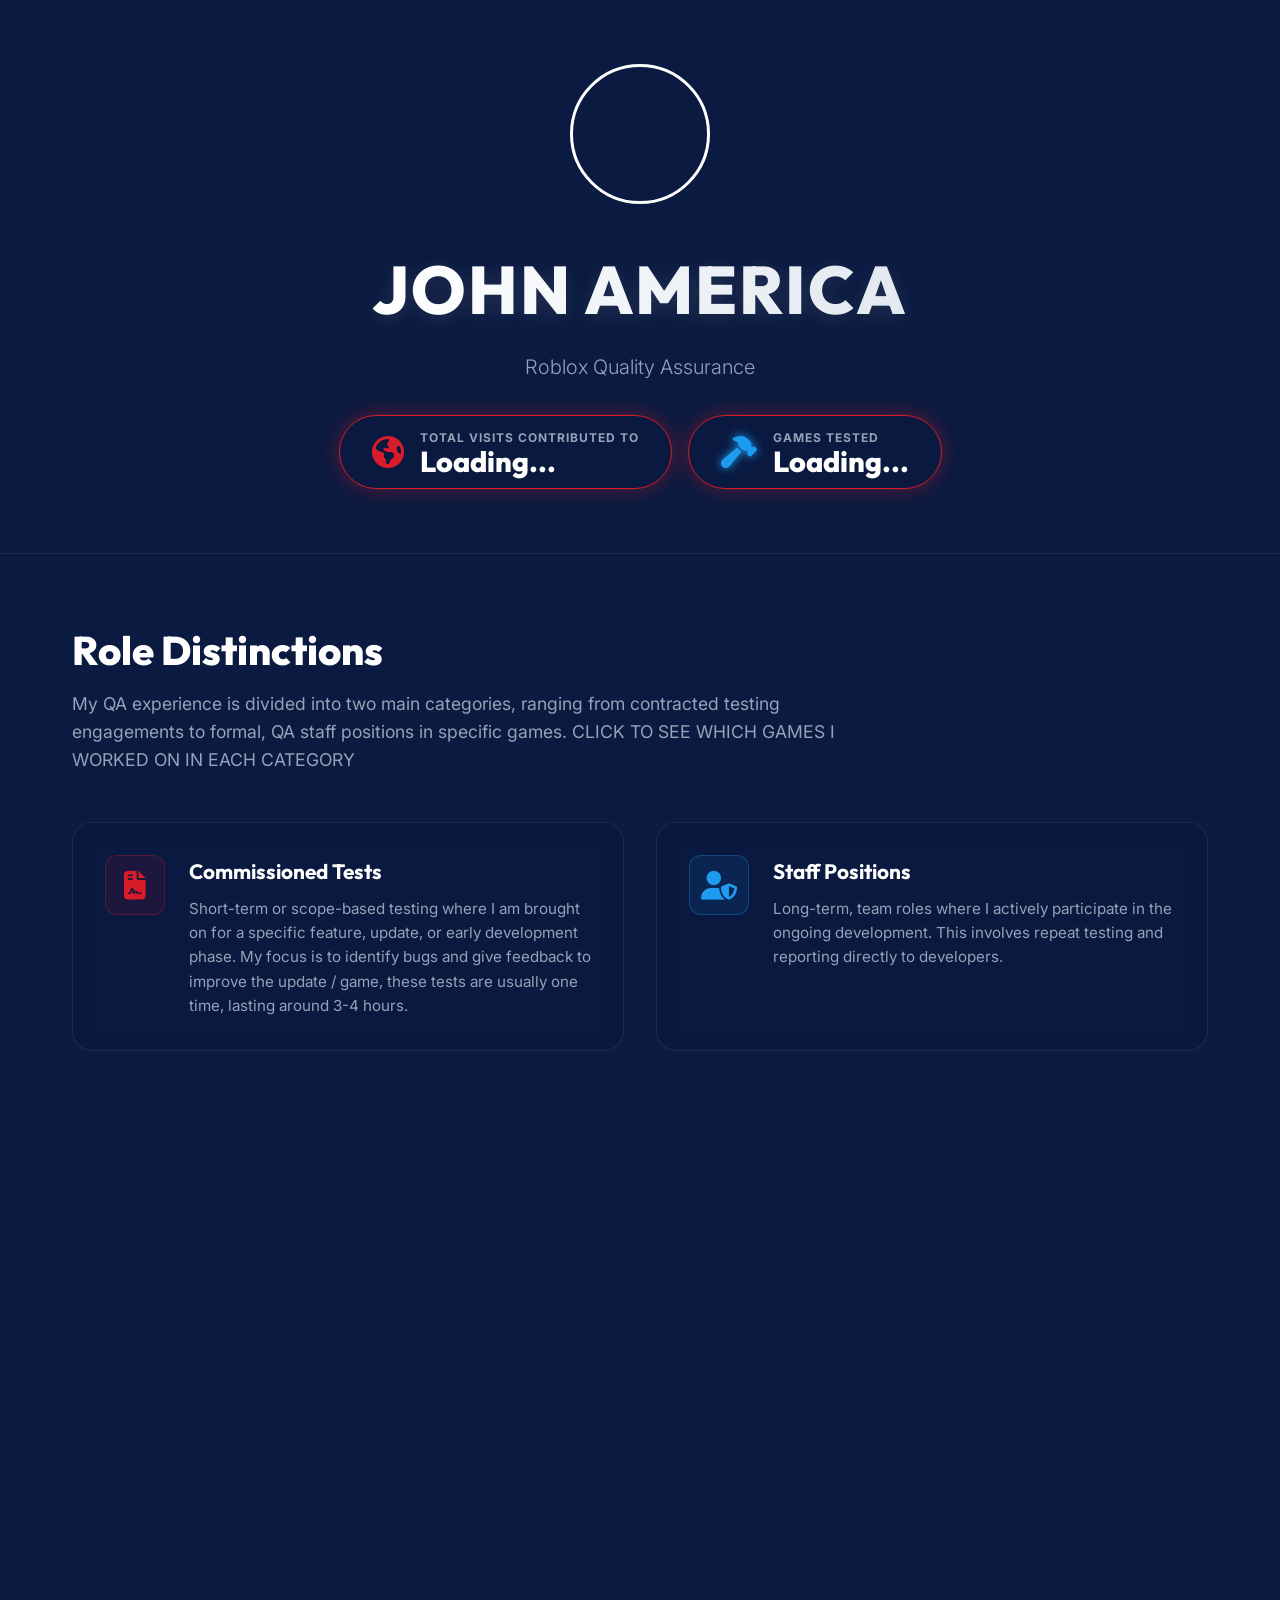
==== index.html @ 017514db "upd" ====
<!DOCTYPE html>
<html lang="en">

<head>
    <meta charset="UTF-8">
    <meta name="viewport" content="width=device-width, initial-scale=1.0">
    <title>John America - Premier Roblox QA</title>
    <meta name="description"
        content="Portfolio of John America, a premier Quality Assurance specialist for Roblox games. Explore real-time live metrics and contributions.">
    <meta name="keywords" content="Roblox, Quality Assurance, QA, Tester, Portfolio, John America">
    <meta name="author" content="John America">
    <!-- Open Graph for Discord/Facebook embeds -->
    <meta property="og:type" content="website">
    <meta property="og:title" content="John America • Premier Roblox QA">
    <meta property="og:description"
        content="Explore my professional Quality Assurance contributions and live metrics across the Roblox platform.">
    <!-- Twitter Cards -->
    <meta name="twitter:card" content="summary">
    <meta name="twitter:title" content="John America • Premier Roblox QA">
    <meta name="twitter:description"
        content="Explore my professional Quality Assurance contributions and live metrics across the Roblox platform.">
    <meta name="theme-color" content="#050a15">

    <link rel="stylesheet" href="style.css">
    <link rel="preconnect" href="https://fonts.googleapis.com">
    <link rel="preconnect" href="https://fonts.gstatic.com" crossorigin>
    <link
        href="https://fonts.googleapis.com/css2?family=Outfit:wght@300;400;600;800&family=Inter:wght@400;500;700&display=swap"
        rel="stylesheet">

    <!-- FontAwesome for Icons -->
    <link rel="preload" href="https://cdnjs.cloudflare.com/ajax/libs/font-awesome/6.4.0/css/all.min.css" as="style"
        onload="this.onload=null;this.rel='stylesheet'">
    <noscript>
        <link rel="stylesheet" href="https://cdnjs.cloudflare.com/ajax/libs/font-awesome/6.4.0/css/all.min.css">
    </noscript>

    <!-- Defer main script execution until document paints -->
    <script src="script.js" defer></script>
</head>

<body>
    <!-- Background Elements -->
    <div class="background-decor stars"></div>
    <div class="background-decor stripes"></div>

    <!-- Header / Hero section -->
    <header class="hero">
        <div class="hero-content">
            <div class="profile-avatar-container">
                <!-- SSG:AVATAR -->
                <img id="userAvatar"
                    src="[data-uri]"
                    alt="John America Avatar" class="profile-avatar">
                <!-- /SSG:AVATAR -->
            </div>
            <h1 class="hero-name">JOHN AMERICA</h1>
            <p class="subtitle">Roblox Quality Assurance</p>
            <div class="hero-stats" style="display: flex; gap: 1rem; flex-wrap: wrap; justify-content: center;">
                <div class="grand-total-container">
                    <i class="fas fa-globe-americas icon-ruby"></i>
                    <div class="grand-total-text">
                        <span class="label">Total Visits Contributed To</span>
                        <!-- SSG:TOTAL_VISITS -->
                        <span id="grandTotalVisits" class="value">Loading...</span>
                        <!-- /SSG:TOTAL_VISITS -->
                    </div>
                </div>
                <div class="grand-total-container">
                    <i class="fas fa-hammer icon-ruby" style="color: #1d9bf0; text-shadow: 0 0 10px #1d9bf0;"></i>
                    <div class="grand-total-text">
                        <span class="label">Games Tested</span>
                        <!-- SSG:TOTAL_GAMES -->
                        <span id="grandTotalGames" class="value">Loading...</span>
                        <!-- /SSG:TOTAL_GAMES -->
                    </div>
                </div>
            </div>
        </div>
    </header>

    <main class="container">
        <!-- Role Distinctions Section -->
        <section class="section roles-section" style="margin-bottom: 4rem;">
            <h2 class="section-title">Role Distinctions</h2>
            <p class="section-desc">My QA experience is divided into two main categories, ranging from contracted
                testing engagements to formal, QA staff positions in specific games. CLICK TO SEE WHICH GAMES I WORKED
                ON IN EACH CATEGORY</p>

            <div class="roles-grid">
                <div class="role-card clickable-role" onclick="window.filterGames('commissioned')" tabindex="0"
                    role="button">
                    <div class="role-icon"><i class="fas fa-file-contract"></i></div>
                    <div class="role-info">
                        <h3>Commissioned Tests</h3>
                        <p>Short-term or scope-based testing where I am brought on for a specific feature, update, or
                            early development phase. My focus is to identify bugs and give feedback to improve the
                            update / game, these tests are usually one time, lasting around 3-4 hours.</p>
                    </div>
                </div>
                <div class="role-card clickable-role" onclick="window.filterGames('formal')" tabindex="0" role="button">
                    <div class="role-icon"><i class="fas fa-user-shield"></i></div>
                    <div class="role-info">
                        <h3>Staff Positions</h3>
                        <p>Long-term, team roles where I actively participate in the ongoing development. This
                            involves repeat testing and reporting directly to developers.</p>
                    </div>
                </div>
            </div>
        </section>

        <!-- Portfolio Section -->
        <section class="section portfolio-section">
            <h2 class="section-title">
                <span id="portfolioTitle">Overall QA Portfolio</span>
            </h2>
            <p class="section-desc">Real-time statistics updated on page load to showcase the success of projects I
                contributed to.</p>

            <div id="gamesGrid" class="games-grid">
                <!-- SSG:GAMES_GRID -->
                <!-- Game cards will be dynamically injected here... -->
                <!-- /SSG:GAMES_GRID -->
            </div>
        </section>

        <!-- Contact / Info Section -->
        <section class="section contact-section">
            <h2 class="section-title">Connect With Me</h2>
            <div class="contact-cards">
                <a href="https://www.roblox.com/users/9296222240/profile" target="_blank" rel="noopener noreferrer"
                    class="contact-card roblox" aria-label="Visit John America's Roblox Profile">
                    <div class="card-icon"><img
                            src="https://upload.wikimedia.org/wikipedia/commons/3/3a/Roblox_player_icon_black.svg"
                            alt="Roblox"></div>
                    <div class="card-info">
                        <h3>Roblox Profile</h3>
                        <!-- SSG:USERNAME -->
                        <p id="robloxUsername">Loading username...</p>
                        <!-- /SSG:USERNAME -->
                        <!-- SSG:DISPLAY_NAME -->
                        <span id="robloxDisplayName" class="sub-handle">@JohhAmerica</span>
                        <!-- /SSG:DISPLAY_NAME -->
                    </div>
                    <i class="fas fa-external-link-alt external-icon"></i>
                </a>

                <div class="contact-card discord">
                    <div class="card-icon"><i class="fab fa-discord"></i></div>
                    <div class="card-info">
                        <h3>Discord</h3>
                        <p>jxhnamerica</p>
                        <span class="sub-handle">Developer Network</span>
                    </div>
                    <button class="copy-btn" onclick="copyDiscord()" title="Copy Discord ID"
                        aria-label="Copy Discord Identity"><i class="fas fa-copy" aria-hidden="true"></i></button>
                </div>

                <a href="mailto:johnamericaqa@gmail.com" class="contact-card email" aria-label="Email John America">
                    <div class="card-icon"><img
                            src="https://upload.wikimedia.org/wikipedia/commons/7/7e/Gmail_icon_%282020%29.svg"
                            alt="Gmail"></div>
                    <div class="card-info">
                        <h3>Gmail</h3>
                        <p style="font-size: 1.1rem; word-break: break-all;">johnamericaqa</p>
                        <span class="sub-handle">Inquiries, and NDAs, and Long-term / Contractual testing offers</span>
                    </div>
                    <i class="fas fa-external-link-alt external-icon"></i>
                </a>
            </div>
        </section>
    </main>

    <footer>
        <p>&copy; 2026 J.A Industries</p>
        <p class="footer-sub">Stats dynamically fetched from Roblox Open Cloud</p>
    </footer>
</body>

</html>
---- style.css ----
:root {
    --bg-color: #050a15;
    --navy-blue: #0b1a40;
    --navy-light: #162a5c;
    --crimson-red: #d91c29;
    --crimson-glow: rgba(217, 28, 41, 0.4);
    --white: #ffffff;
    --text-muted: #94a3b8;
    --glass-bg: rgba(11, 26, 64, 0.45);
    --glass-border: rgba(255, 255, 255, 0.08);
    --font-heading: 'Outfit', sans-serif;
    --font-body: 'Inter', sans-serif;
}

* {
    margin: 0;
    padding: 0;
    box-sizing: border-box;
}

body {
    background-color: var(--navy-blue);
    color: var(--white);
    font-family: var(--font-body);
    line-height: 1.6;
    overflow-x: hidden;
    position: relative;
    -ms-overflow-style: none; /* IE and Edge */
    scrollbar-width: none; /* Firefox */
}

body::-webkit-scrollbar {
    display: none;
}

/* Dynamic Backgrounds Removed */

/* Header & Hero */
.hero {
    display: flex;
    justify-content: center;
    align-items: center;
    min-height: 50vh;
    text-align: center;
    padding: 4rem 2rem;
    position: relative;
    border-bottom: 1px solid var(--glass-border);
}

.hero-content {
    display: flex;
    flex-direction: column;
    align-items: center;
}

.profile-avatar-container {
    position: relative;
    margin-bottom: 1.5rem;
}

.profile-avatar {
    width: 140px;
    height: 140px;
    border-radius: 50%;
    border: 3px solid var(--white);
    object-fit: cover;
}

.verified-badge-hero {
    position: absolute;
    bottom: 5px; right: 8px;
    width: 34px; height: 34px;
    background: var(--bg-color);
    border-radius: 6px;
    padding: 2px;
    z-index: 10;
}

.roblox-badge {
    height: 16px;
    width: 16px;
    margin-left: 5px;
    vertical-align: text-bottom;
}

.hero-name {
    font-family: var(--font-heading);
    font-size: 4.2rem;
    font-weight: 800;
    letter-spacing: 2px;
    margin-bottom: 0.5rem;
    background: linear-gradient(90deg, var(--white), #e2e8f0);
    -webkit-background-clip: text;
    background-clip: text;
    -webkit-text-fill-color: transparent;
    text-shadow: 0 4px 20px rgba(255, 255, 255, 0.1);
}

.subtitle {
    font-size: 1.25rem;
    color: var(--text-muted);
    max-width: 600px;
    margin-bottom: 2rem;
    font-weight: 300;
}

/* Grand Total Visits */
.grand-total-container {
    background: var(--glass-bg);
    border: 1px solid var(--crimson-red);
    box-shadow: 0 0 20px var(--crimson-glow);
    border-radius: 50px;
    padding: 0.75rem 2rem;
    display: flex;
    align-items: center;
    gap: 1rem;
}

.icon-ruby {
    color: var(--crimson-red);
    font-size: 2rem;
}

.grand-total-text {
    display: flex;
    flex-direction: column;
    text-align: left;
}

.grand-total-text .label {
    font-size: 0.75rem;
    text-transform: uppercase;
    letter-spacing: 1px;
    color: var(--text-muted);
    font-weight: 700;
}

.grand-total-text .value {
    font-family: var(--font-heading);
    font-size: 1.8rem;
    font-weight: 800;
    color: var(--white);
    line-height: 1;
}

/* Main Container */
.container {
    max-width: 1200px;
    margin: 0 auto;
    padding: 4rem 2rem;
}

.section {
    margin-bottom: 5rem;
    content-visibility: auto;
    contain-intrinsic-size: 1000px;
}

.section-title {
    font-family: var(--font-heading);
    font-size: 2.5rem;
    font-weight: 800;
    margin-bottom: 0.5rem;
    display: flex;
    align-items: center;
    gap: 1rem;
}

.section-desc {
    color: var(--text-muted);
    margin-bottom: 3rem;
    font-size: 1.1rem;
    max-width: 800px;
}

/* Games Grid */

/* Games Grid */
.games-grid {
    display: grid;
    grid-template-columns: repeat(auto-fill, minmax(320px, 1fr));
    gap: 2rem;
}

/* Game Card */
.game-card {
    background: var(--glass-bg);
    border: 1px solid var(--glass-border);
    border-radius: 24px;
    overflow: hidden;
    position: relative;
    opacity: 1;
}

.game-icon-wrapper {
    width: 100%;
    height: 180px;
    overflow: hidden;
    position: relative;
    border-bottom: 2px solid var(--navy-light);
}

.game-icon {
    width: 100%;
    height: 100%;
    object-fit: cover;
}

.qa-role-badge {
    position: absolute;
    bottom: 15px; left: 15px;
    background: var(--navy-blue);
    border: 1px solid var(--crimson-red);
    color: var(--white);
    padding: 0.3rem 0.8rem;
    border-radius: 8px;
    font-size: 0.8rem;
    font-weight: 700;
    box-shadow: 0 4px 10px rgba(0,0,0,0.5);
    z-index: 2;
    font-family: var(--font-heading);
}

.game-info {
    padding: 1.5rem;
}

.game-title {
    font-family: var(--font-heading);
    font-size: 1.4rem;
    font-weight: 700;
    margin-bottom: 1rem;
    white-space: nowrap;
    overflow: hidden;
    text-overflow: ellipsis;
}

.metrics-grid {
    display: grid;
    grid-template-columns: 1fr 1fr;
    gap: 1rem;
}

.metric {
    display: flex;
    flex-direction: column;
}

.metric-label {
    font-size: 0.75rem;
    color: var(--text-muted);
    text-transform: uppercase;
    letter-spacing: 0.5px;
    margin-bottom: 0.2rem;
    display: flex; align-items: center; gap: 5px;
}

.metric-value {
    font-family: var(--font-heading);
    font-weight: 600;
    font-size: 1.1rem;
    color: var(--white);
}

.creator-tag {
    font-size: 0.85rem;
    color: var(--text-muted);
    margin-bottom: 1rem;
    display: flex;
    align-items: center;
    flex-wrap: wrap;
    gap: 6px;
    background: rgba(255, 255, 255, 0.03);
    padding: 0.5rem 0.8rem;
    border-radius: 8px;
    border: 1px solid rgba(255,255,255,0.05);
}

.creator-sub {
    width: 100%;
    font-size: 0.75rem;
    margin-top: 2px;
    padding-left: 20px;
    opacity: 0.8;
}

.verified-icon {
    color: #1d9bf0;
    font-size: 0.8rem;
    margin-left: 2px;
}

.contribution-desc {
    font-size: 0.9rem;
    color: var(--text-muted);
    margin-bottom: 1.2rem;
    padding: 0.8rem;
    background: rgba(217, 28, 41, 0.05);
    border-left: 3px solid var(--crimson-red);
    border-radius: 0 6px 6px 0;
    line-height: 1.5;
}

/* NDA Card Styling */
.game-card.nda {
    cursor: default !important;
    filter: saturate(0.8) contrast(1.1);
    border-color: rgba(255, 215, 0, 0.2); /* Gold-ish tint for classified */
    background: linear-gradient(145deg, rgba(11, 26, 64, 0.6), rgba(5, 10, 21, 0.8));
}

.game-card.nda:hover {
    transform: none;
    border-color: rgba(255, 215, 0, 0.4);
}

.game-card.nda .game-title {
    color: #e2e8f0;
    font-style: italic;
    opacity: 0.9;
}

.game-card.nda .qa-role-badge {
    border-color: #ffd700;
    color: #ffd700;
    background: rgba(0, 0, 0, 0.6);
}

.game-card.nda .metric-value {
    color: var(--text-muted);
    font-size: 0.9rem;
    letter-spacing: 1px;
}

.game-card.nda .creator-tag {
    opacity: 0.6;
}

/* Roles Section */
.roles-grid {
    display: grid;
    grid-template-columns: repeat(auto-fit, minmax(300px, 1fr));
    gap: 2rem;
}

.role-card {
    background: var(--glass-bg);
    border: 1px solid var(--glass-border);
    border-radius: 20px;
    padding: 2rem;
    display: flex;
    align-items: flex-start;
    gap: 1.5rem;
    color: var(--white);
    backdrop-filter: blur(10px);
    transition: all 0.3s ease;
}

.role-card:hover {
    border-color: rgba(255, 255, 255, 0.15);
    transform: translateY(-2px);
}

.role-card.clickable-role {
    cursor: pointer;
}

.role-card.active-filter {
    border-color: rgba(255, 255, 255, 0.4);
    background: rgba(255, 255, 255, 0.05);
    box-shadow: 0 4px 20px rgba(255, 255, 255, 0.05);
}

.role-icon {
    width: 60px; height: 60px;
    border-radius: 12px;
    background: rgba(217, 28, 41, 0.1);
    border: 1px solid rgba(217, 28, 41, 0.3);
    display: flex; justify-content: center; align-items: center;
    font-size: 1.8rem;
    color: var(--crimson-red);
    flex-shrink: 0;
}

.role-card:nth-child(2) .role-icon {
    background: rgba(29, 155, 240, 0.1);
    border-color: rgba(29, 155, 240, 0.3);
    color: #1d9bf0;
}

.role-info h3 {
    font-family: var(--font-heading);
    font-size: 1.3rem;
    color: var(--white);
    margin-bottom: 0.5rem;
}

.role-info p {
    font-size: 0.95rem;
    color: var(--text-muted);
    line-height: 1.6;
}

/* Contact Section */
.contact-cards {
    display: grid;
    grid-template-columns: repeat(auto-fit, minmax(300px, 1fr));
    gap: 2rem;
}

.contact-card {
    background: var(--glass-bg);
    border: 1px solid var(--glass-border);
    border-radius: 20px;
    padding: 2rem;
    display: flex;
    align-items: center;
    gap: 1.5rem;
    text-decoration: none;
    color: var(--white);
    transition: all 0.3s ease;
    backdrop-filter: blur(10px);
}

.contact-card.roblox:hover {
    border-color: #ffffff;
    background: rgba(255, 255, 255, 0.05);
}

.contact-card.discord:hover {
    border-color: #5865F2;
    background: rgba(88, 101, 242, 0.1);
}

.contact-card.email:hover {
    border-color: #ea4335;
    background: rgba(234, 67, 53, 0.1);
}

.card-icon {
    width: 60px; height: 60px;
    border-radius: 12px;
    background: rgba(255,255,255,0.1);
    display: flex; justify-content: center; align-items: center;
    font-size: 2rem;
    flex-shrink: 0;
}

.card-icon img {
    width: 32px;
    height: 32px;
    object-fit: contain;
}

.roblox .card-icon img {
    filter: invert(1);
}

.discord .card-icon { color: #5865F2; }
.email .card-icon { color: #ea4335; }

.card-info h3 { font-family: var(--font-heading); font-size: 1.2rem; color: var(--text-muted); margin-bottom: 0.2rem; }
.card-info p { font-size: 1.4rem; font-weight: 700; }
.sub-handle { font-size: 0.9rem; color: var(--text-muted); display: block; }

.external-icon, .copy-btn {
    margin-left: auto;
    color: var(--text-muted);
    font-size: 1.2rem;
    background: transparent;
    border: none;
    cursor: pointer;
    transition: color 0.2s;
}

.contact-card:hover .external-icon, .copy-btn:hover { color: var(--white); }

/* Footer */
footer {
    text-align: center;
    padding: 3rem;
    border-top: 1px solid var(--glass-border);
    color: var(--text-muted);
}
.footer-sub { font-size: 0.8rem; margin-top: 0.5rem; opacity: 0.6; }

@media (max-width: 768px) {
    .hero-name { font-size: 2.5rem; }
    .grand-total-container { flex-direction: column; text-align: center; padding: 1rem; }
    .grand-total-text { text-align: center; }
}
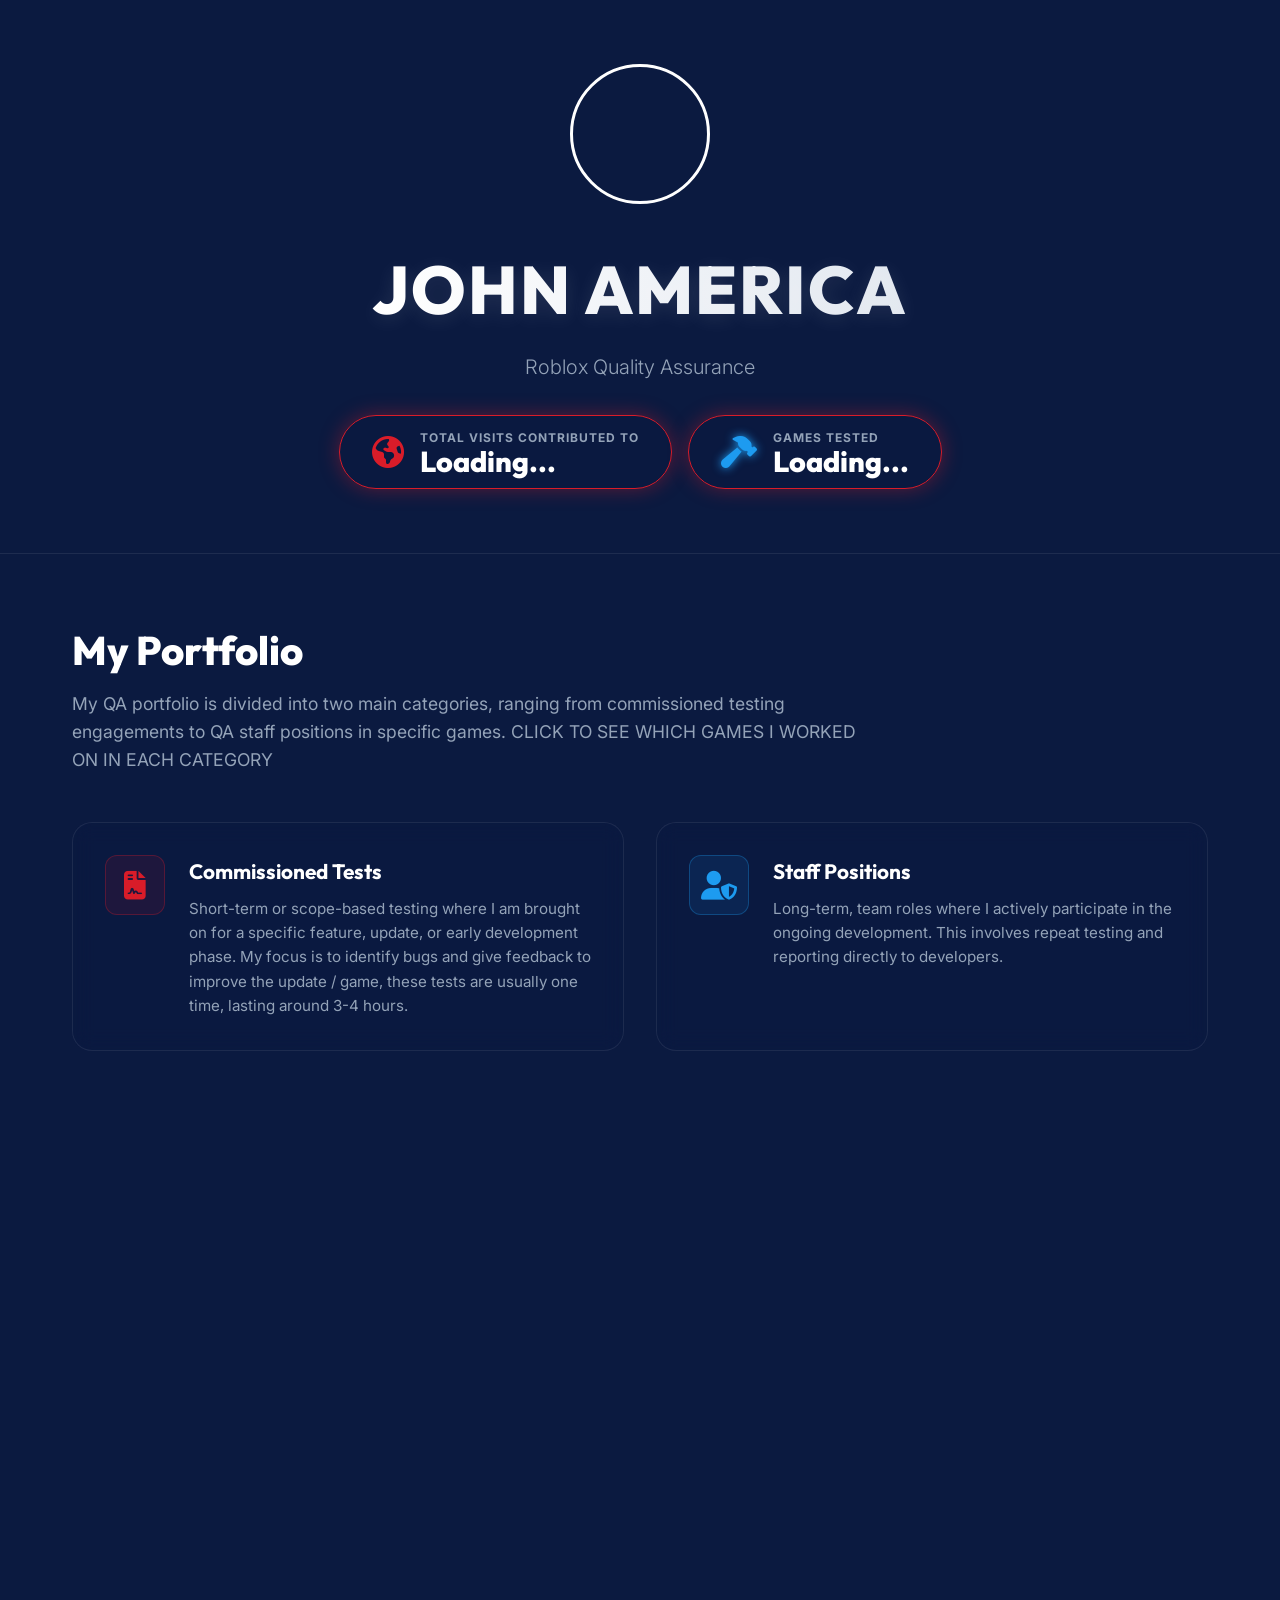
==== commit 4c08998e: "upd" ====
--- a/index.html
+++ b/index.html
@@ -82,9 +82,9 @@
     <main class="container">
         <!-- Role Distinctions Section -->
         <section class="section roles-section" style="margin-bottom: 4rem;">
-            <h2 class="section-title">Role Distinctions</h2>
-            <p class="section-desc">My QA experience is divided into two main categories, ranging from contracted
-                testing engagements to formal, QA staff positions in specific games. CLICK TO SEE WHICH GAMES I WORKED
+            <h2 class="section-title">My Portfolio</h2>
+            <p class="section-desc">My QA portfolio is divided into two main categories, ranging from commissioned
+                testing engagements to QA staff positions in specific games. CLICK TO SEE WHICH GAMES I WORKED
                 ON IN EACH CATEGORY</p>
 
             <div class="roles-grid">
@@ -114,7 +114,7 @@
             <h2 class="section-title">
                 <span id="portfolioTitle">Overall QA Portfolio</span>
             </h2>
-            <p class="section-desc">Real-time statistics updated on page load to showcase the success of projects I
+            <p class="section-desc">Real-time statistics updated on page load to showcase the projects I
                 contributed to.</p>
 
             <div id="gamesGrid" class="games-grid">
@@ -126,7 +126,7 @@
 
         <!-- Contact / Info Section -->
         <section class="section contact-section">
-            <h2 class="section-title">Connect With Me</h2>
+            <h2 class="section-title">Contact Me</h2>
             <div class="contact-cards">
                 <a href="https://www.roblox.com/users/9296222240/profile" target="_blank" rel="noopener noreferrer"
                     class="contact-card roblox" aria-label="Visit John America's Roblox Profile">
@@ -162,7 +162,7 @@
                             alt="Gmail"></div>
                     <div class="card-info">
                         <h3>Gmail</h3>
-                        <p style="font-size: 1.1rem; word-break: break-all;">johnamericaqa</p>
+                        <p style="word-break: break-all;">johnamericaqa</p>
                         <span class="sub-handle">Inquiries, and NDAs, and Long-term / Contractual testing offers</span>
                     </div>
                     <i class="fas fa-external-link-alt external-icon"></i>
--- a/style.css
+++ b/style.css
@@ -190,6 +190,9 @@
     overflow: hidden;
     position: relative;
     opacity: 1;
+    display: flex;
+    flex-direction: column;
+    height: 100%;
 }
 
 .game-icon-wrapper {
@@ -223,6 +226,9 @@
 
 .game-info {
     padding: 1.5rem;
+    display: flex;
+    flex-direction: column;
+    flex-grow: 1;
 }
 
 .game-title {
@@ -239,6 +245,7 @@
     display: grid;
     grid-template-columns: 1fr 1fr;
     gap: 1rem;
+    margin-top: auto;
 }
 
 .metric {
@@ -459,9 +466,9 @@
 .discord .card-icon { color: #5865F2; }
 .email .card-icon { color: #ea4335; }
 
-.card-info h3 { font-family: var(--font-heading); font-size: 1.2rem; color: var(--text-muted); margin-bottom: 0.2rem; }
-.card-info p { font-size: 1.4rem; font-weight: 700; }
-.sub-handle { font-size: 0.9rem; color: var(--text-muted); display: block; }
+.card-info h3 { font-family: var(--font-heading); font-size: 1.1rem; color: var(--text-muted); margin-bottom: 0.1rem; }
+.card-info p { font-size: 1.1rem; font-weight: 700; }
+.sub-handle { font-size: 0.78rem; color: var(--text-muted); display: block; line-height: 1.4; }
 
 .external-icon, .copy-btn {
     margin-left: auto;
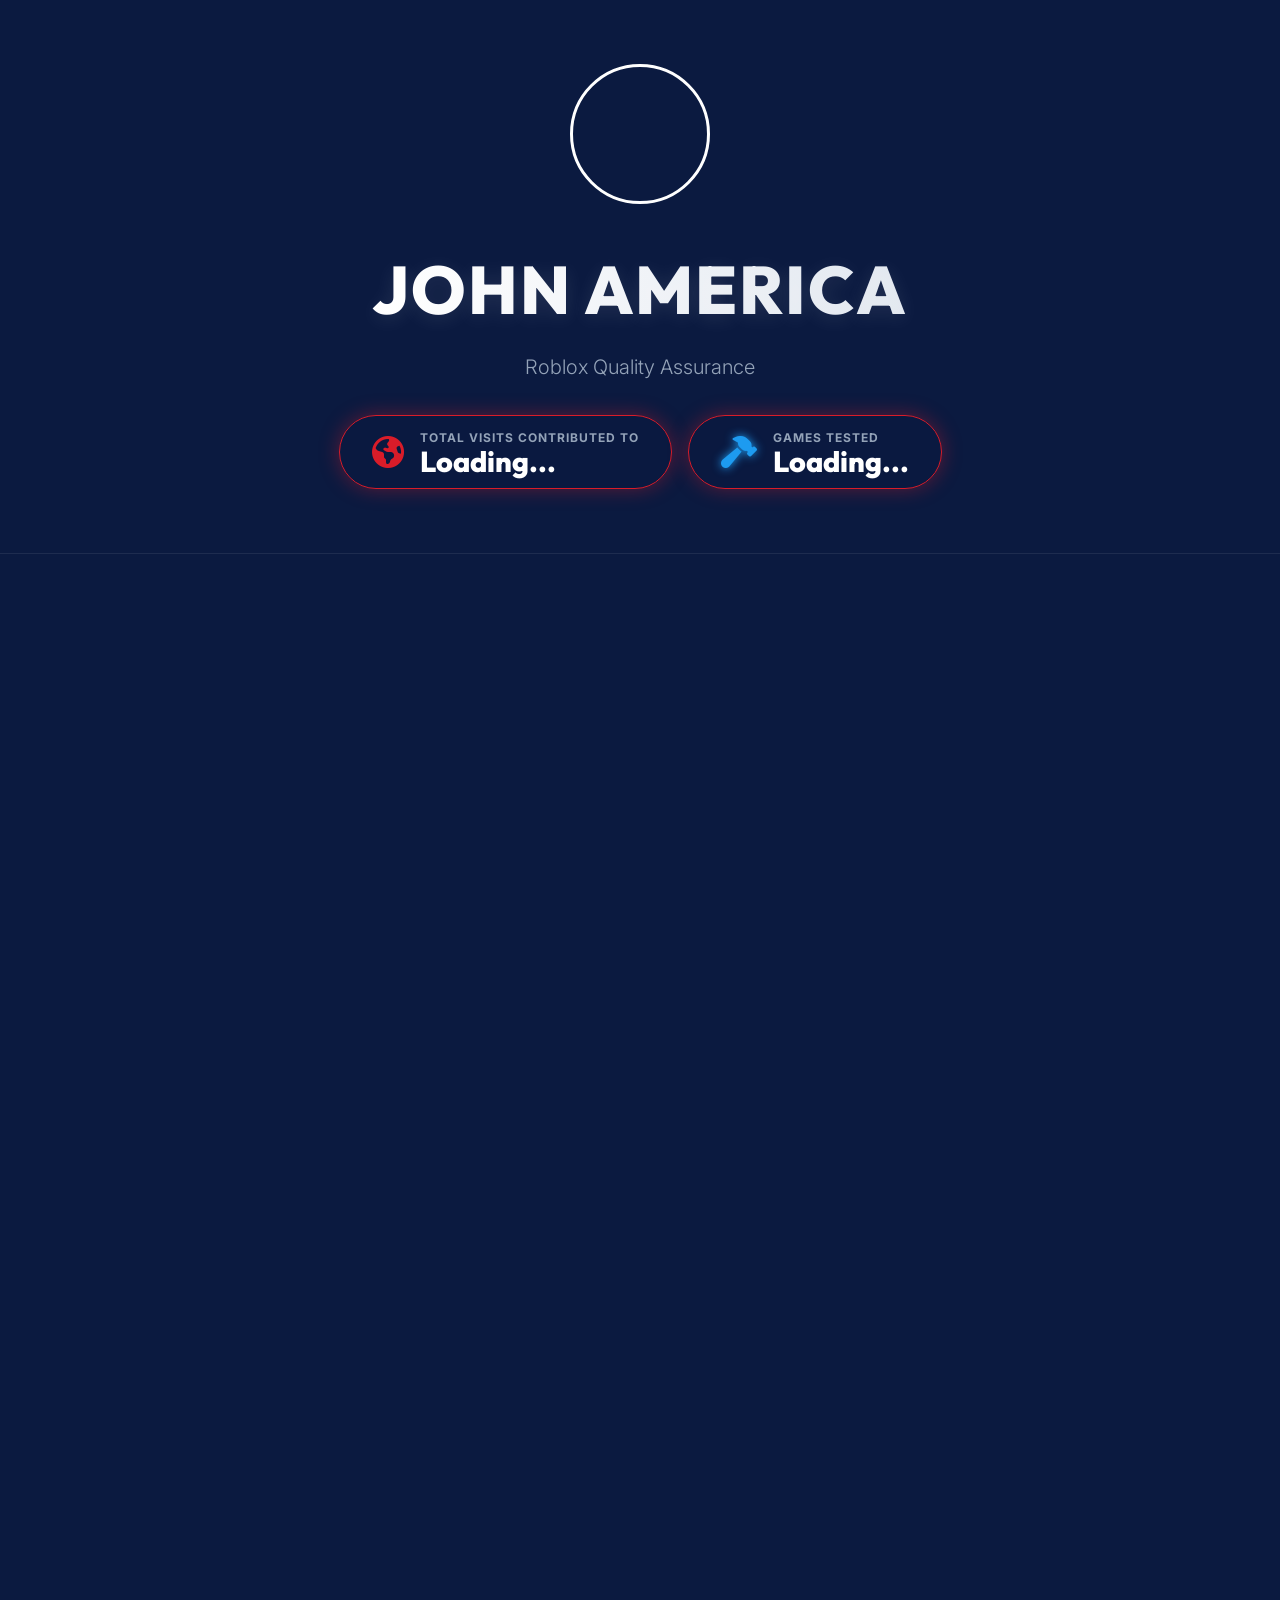
==== commit 2283a3a9: "upd" ====
--- a/index.html
+++ b/index.html
@@ -163,7 +163,7 @@
                     <div class="card-info">
                         <h3>Gmail</h3>
                         <p style="word-break: break-all;">johnamericaqa</p>
-                        <span class="sub-handle">Inquiries, and NDAs, and Long-term / Contractual testing offers</span>
+                        <span class="sub-handle">Inquiries, and NDAs, and testing offers</span>
                     </div>
                     <i class="fas fa-external-link-alt external-icon"></i>
                 </a>
--- a/style.css
+++ b/style.css
@@ -281,6 +281,8 @@
     padding: 0.5rem 0.8rem;
     border-radius: 8px;
     border: 1px solid rgba(255,255,255,0.05);
+    min-height: 4.5rem;
+    align-content: center;
 }
 
 .creator-sub {
@@ -306,6 +308,7 @@
     border-left: 3px solid var(--crimson-red);
     border-radius: 0 6px 6px 0;
     line-height: 1.5;
+    flex-grow: 1;
 }
 
 /* NDA Card Styling */
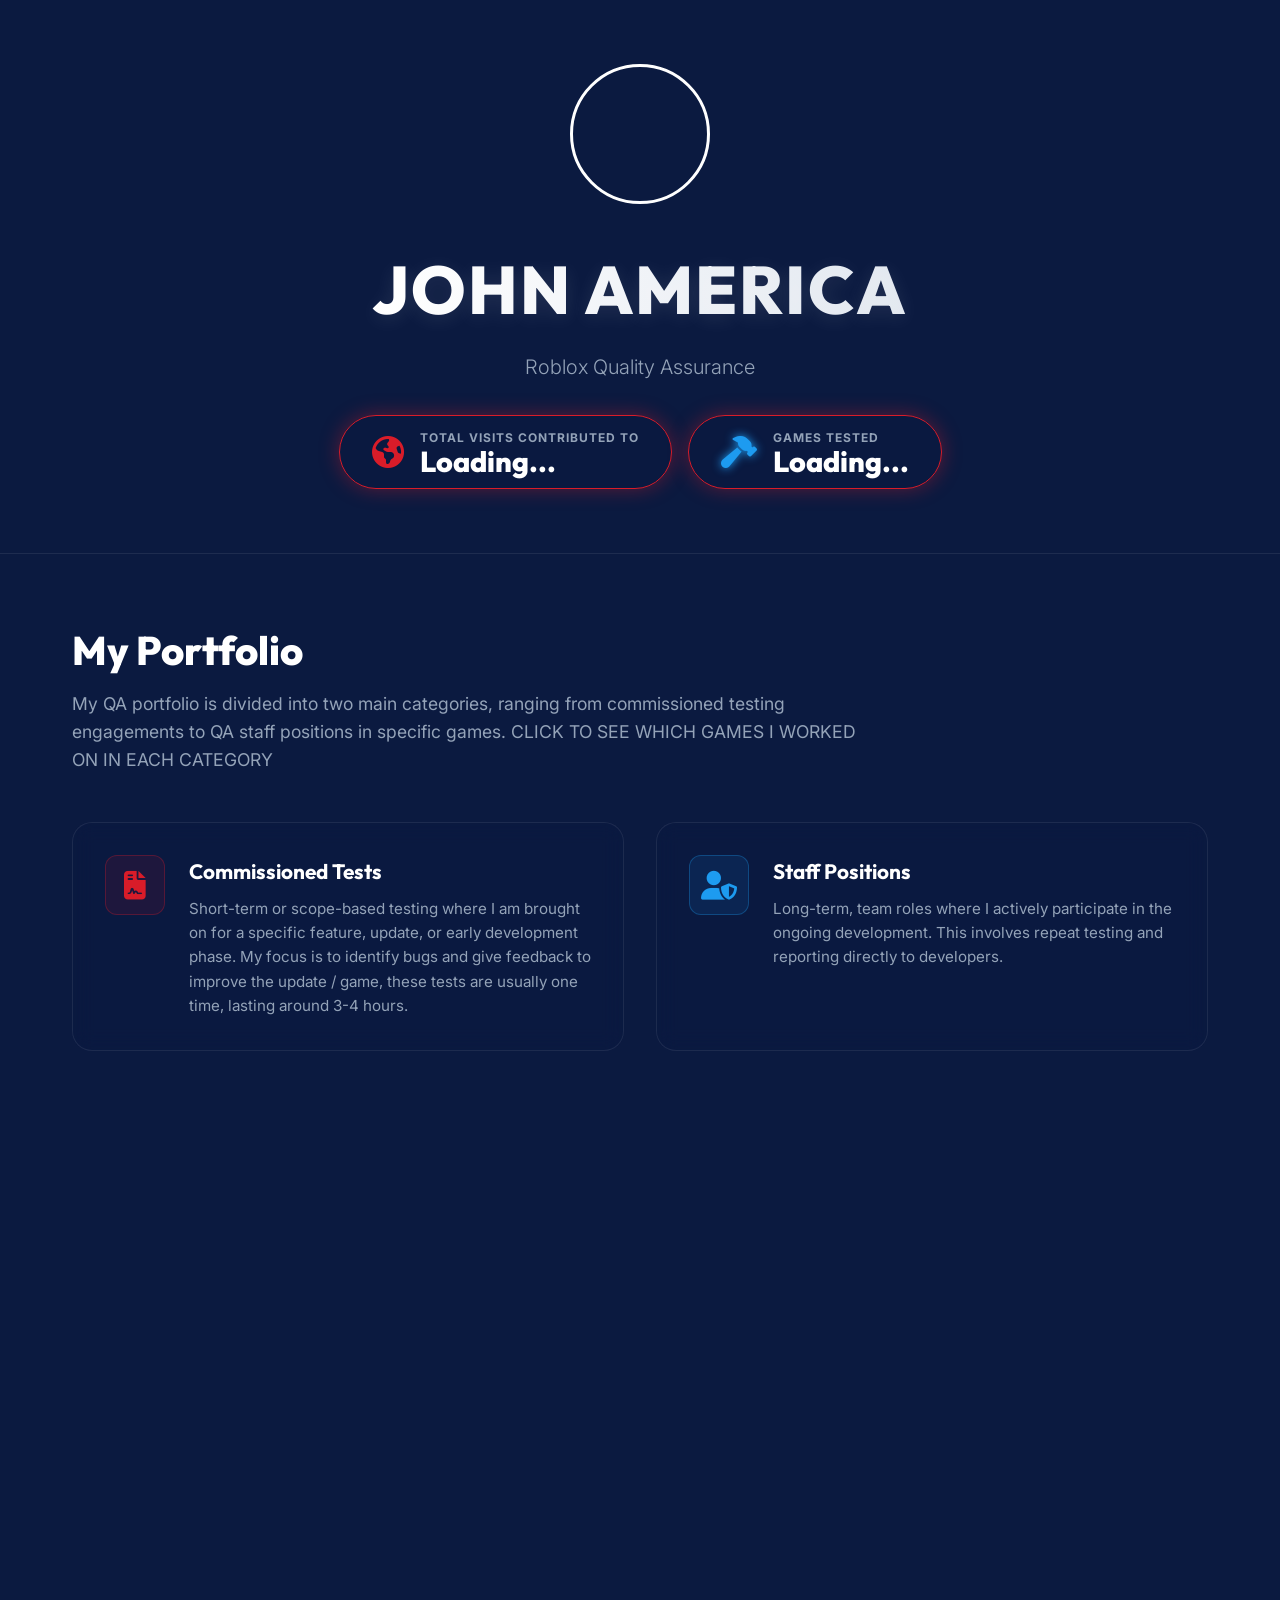
==== commit 870ff253: "add" ====
--- a/index.html
+++ b/index.html
@@ -40,6 +40,28 @@
 </head>
 
 <body>
+    <!-- Maintenance Overlay (controlled by MAINTENANCE_MODE in script.js) -->
+    <div id="maintenanceOverlay">
+        <div class="maintenance-card">
+            <div class="maintenance-icon">
+                <i class="fas fa-tools"></i>
+            </div>
+            <h1 class="maintenance-title">Under Maintenance</h1>
+            <p class="maintenance-desc">
+                I'm currently fixing & updating my QA portfolio.<br>
+                Check back soon...
+            </p>
+            <div class="maintenance-contact">
+                <span>In the meantime, reach me on</span>
+                <a href="https://www.roblox.com/users/9296222240/profile" target="_blank" rel="noopener noreferrer">
+                    <i class="fab fa-roblox"></i> Roblox
+                </a>
+                <span>or Discord:</span>
+                <strong>jxhnamerica</strong>
+            </div>
+        </div>
+    </div>
+
     <!-- Background Elements -->
     <div class="background-decor stars"></div>
     <div class="background-decor stripes"></div>
--- a/style.css
+++ b/style.css
@@ -499,3 +499,98 @@
     .grand-total-container { flex-direction: column; text-align: center; padding: 1rem; }
     .grand-total-text { text-align: center; }
 }
+
+/* ============================
+   Maintenance Mode Overlay
+   ============================ */
+#maintenanceOverlay {
+    display: none; /* shown by JS when MAINTENANCE_MODE = 1 */
+    position: fixed;
+    inset: 0;
+    z-index: 9999;
+    background: radial-gradient(ellipse at center, #0b1a40 0%, #050a15 70%);
+    justify-content: center;
+    align-items: center;
+    flex-direction: column;
+}
+
+.maintenance-card {
+    text-align: center;
+    padding: 3.5rem 4rem;
+    max-width: 520px;
+    width: 90%;
+    background: var(--glass-bg);
+    border: 1px solid var(--glass-border);
+    border-radius: 28px;
+    backdrop-filter: blur(20px);
+    box-shadow: 0 0 60px rgba(217, 28, 41, 0.12), 0 20px 60px rgba(0, 0, 0, 0.5);
+}
+
+.maintenance-icon {
+    width: 80px;
+    height: 80px;
+    margin: 0 auto 1.5rem;
+    border-radius: 50%;
+    background: rgba(217, 28, 41, 0.1);
+    border: 2px solid rgba(217, 28, 41, 0.4);
+    display: flex;
+    align-items: center;
+    justify-content: center;
+    font-size: 2rem;
+    color: var(--crimson-red);
+    animation: maintenance-pulse 2.5s ease-in-out infinite;
+}
+
+@keyframes maintenance-pulse {
+    0%, 100% { box-shadow: 0 0 0 0 rgba(217, 28, 41, 0.4); }
+    50%       { box-shadow: 0 0 0 14px rgba(217, 28, 41, 0); }
+}
+
+.maintenance-title {
+    font-family: var(--font-heading);
+    font-size: 2.2rem;
+    font-weight: 800;
+    color: var(--white);
+    letter-spacing: 1px;
+    margin-bottom: 1rem;
+}
+
+.maintenance-desc {
+    font-size: 1rem;
+    color: var(--text-muted);
+    line-height: 1.7;
+    margin-bottom: 2rem;
+}
+
+.maintenance-contact {
+    display: flex;
+    flex-wrap: wrap;
+    align-items: center;
+    justify-content: center;
+    gap: 0.5rem;
+    font-size: 0.95rem;
+    color: var(--text-muted);
+    background: rgba(255, 255, 255, 0.03);
+    border: 1px solid rgba(255, 255, 255, 0.06);
+    border-radius: 12px;
+    padding: 1rem 1.5rem;
+}
+
+.maintenance-contact a {
+    color: var(--white);
+    text-decoration: none;
+    font-weight: 600;
+    display: inline-flex;
+    align-items: center;
+    gap: 0.35rem;
+    transition: color 0.2s;
+}
+
+.maintenance-contact a:hover {
+    color: var(--crimson-red);
+}
+
+.maintenance-contact strong {
+    color: var(--white);
+    font-weight: 700;
+}
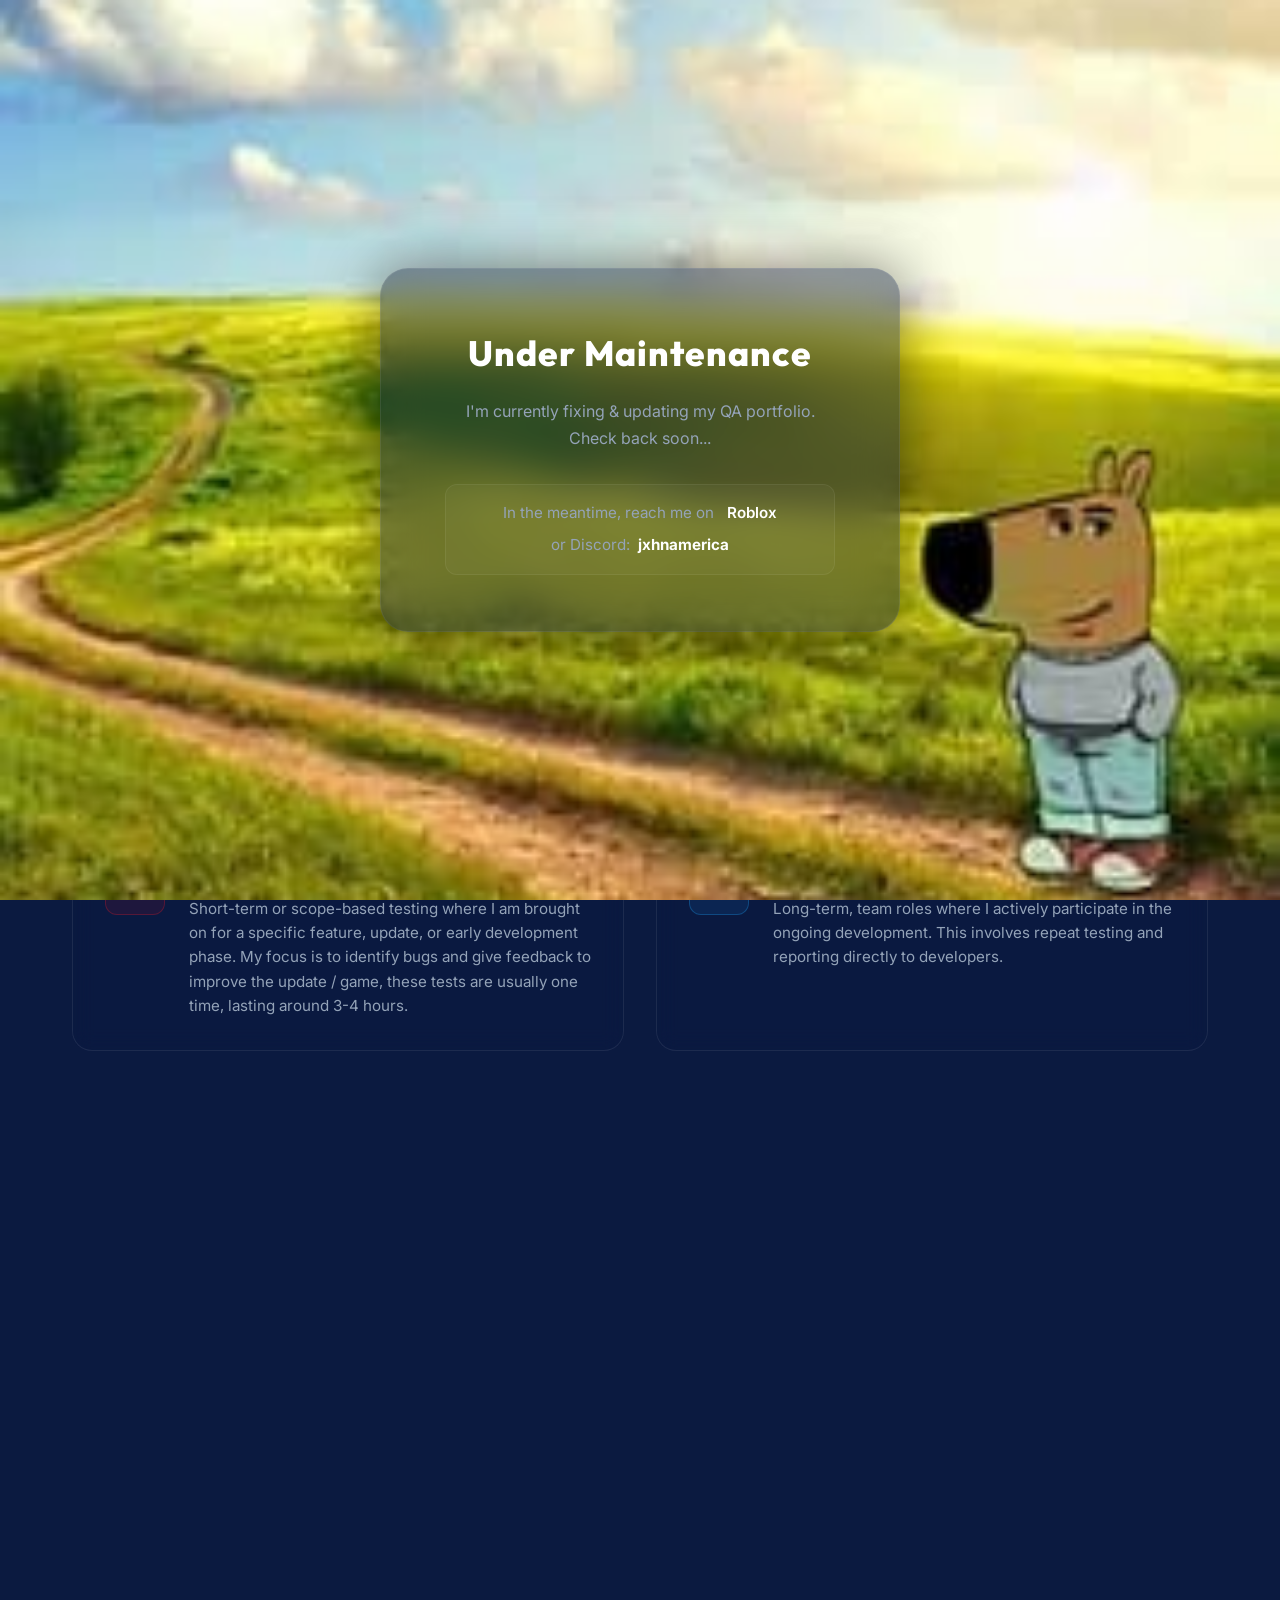
==== commit 1042f1d7: "Update maintenance mode with custom background" ====
--- a/index.html
+++ b/index.html
@@ -43,9 +43,6 @@
     <!-- Maintenance Overlay (controlled by MAINTENANCE_MODE in script.js) -->
     <div id="maintenanceOverlay">
         <div class="maintenance-card">
-            <div class="maintenance-icon">
-                <i class="fas fa-tools"></i>
-            </div>
             <h1 class="maintenance-title">Under Maintenance</h1>
             <p class="maintenance-desc">
                 I'm currently fixing & updating my QA portfolio.<br>
--- a/style.css
+++ b/style.css
@@ -508,7 +508,10 @@
     position: fixed;
     inset: 0;
     z-index: 9999;
-    background: radial-gradient(ellipse at center, #0b1a40 0%, #050a15 70%);
+    background-image: url('maintenance-bg.jpg');
+    background-size: cover;
+    background-position: center;
+    background-repeat: no-repeat;
     justify-content: center;
     align-items: center;
     flex-direction: column;
@@ -523,27 +526,7 @@
     border: 1px solid var(--glass-border);
     border-radius: 28px;
     backdrop-filter: blur(20px);
-    box-shadow: 0 0 60px rgba(217, 28, 41, 0.12), 0 20px 60px rgba(0, 0, 0, 0.5);
-}
-
-.maintenance-icon {
-    width: 80px;
-    height: 80px;
-    margin: 0 auto 1.5rem;
-    border-radius: 50%;
-    background: rgba(217, 28, 41, 0.1);
-    border: 2px solid rgba(217, 28, 41, 0.4);
-    display: flex;
-    align-items: center;
-    justify-content: center;
-    font-size: 2rem;
-    color: var(--crimson-red);
-    animation: maintenance-pulse 2.5s ease-in-out infinite;
-}
-
-@keyframes maintenance-pulse {
-    0%, 100% { box-shadow: 0 0 0 0 rgba(217, 28, 41, 0.4); }
-    50%       { box-shadow: 0 0 0 14px rgba(217, 28, 41, 0); }
+    box-shadow: 0 0 60px rgba(0, 0, 0, 0.5);
 }
 
 .maintenance-title {
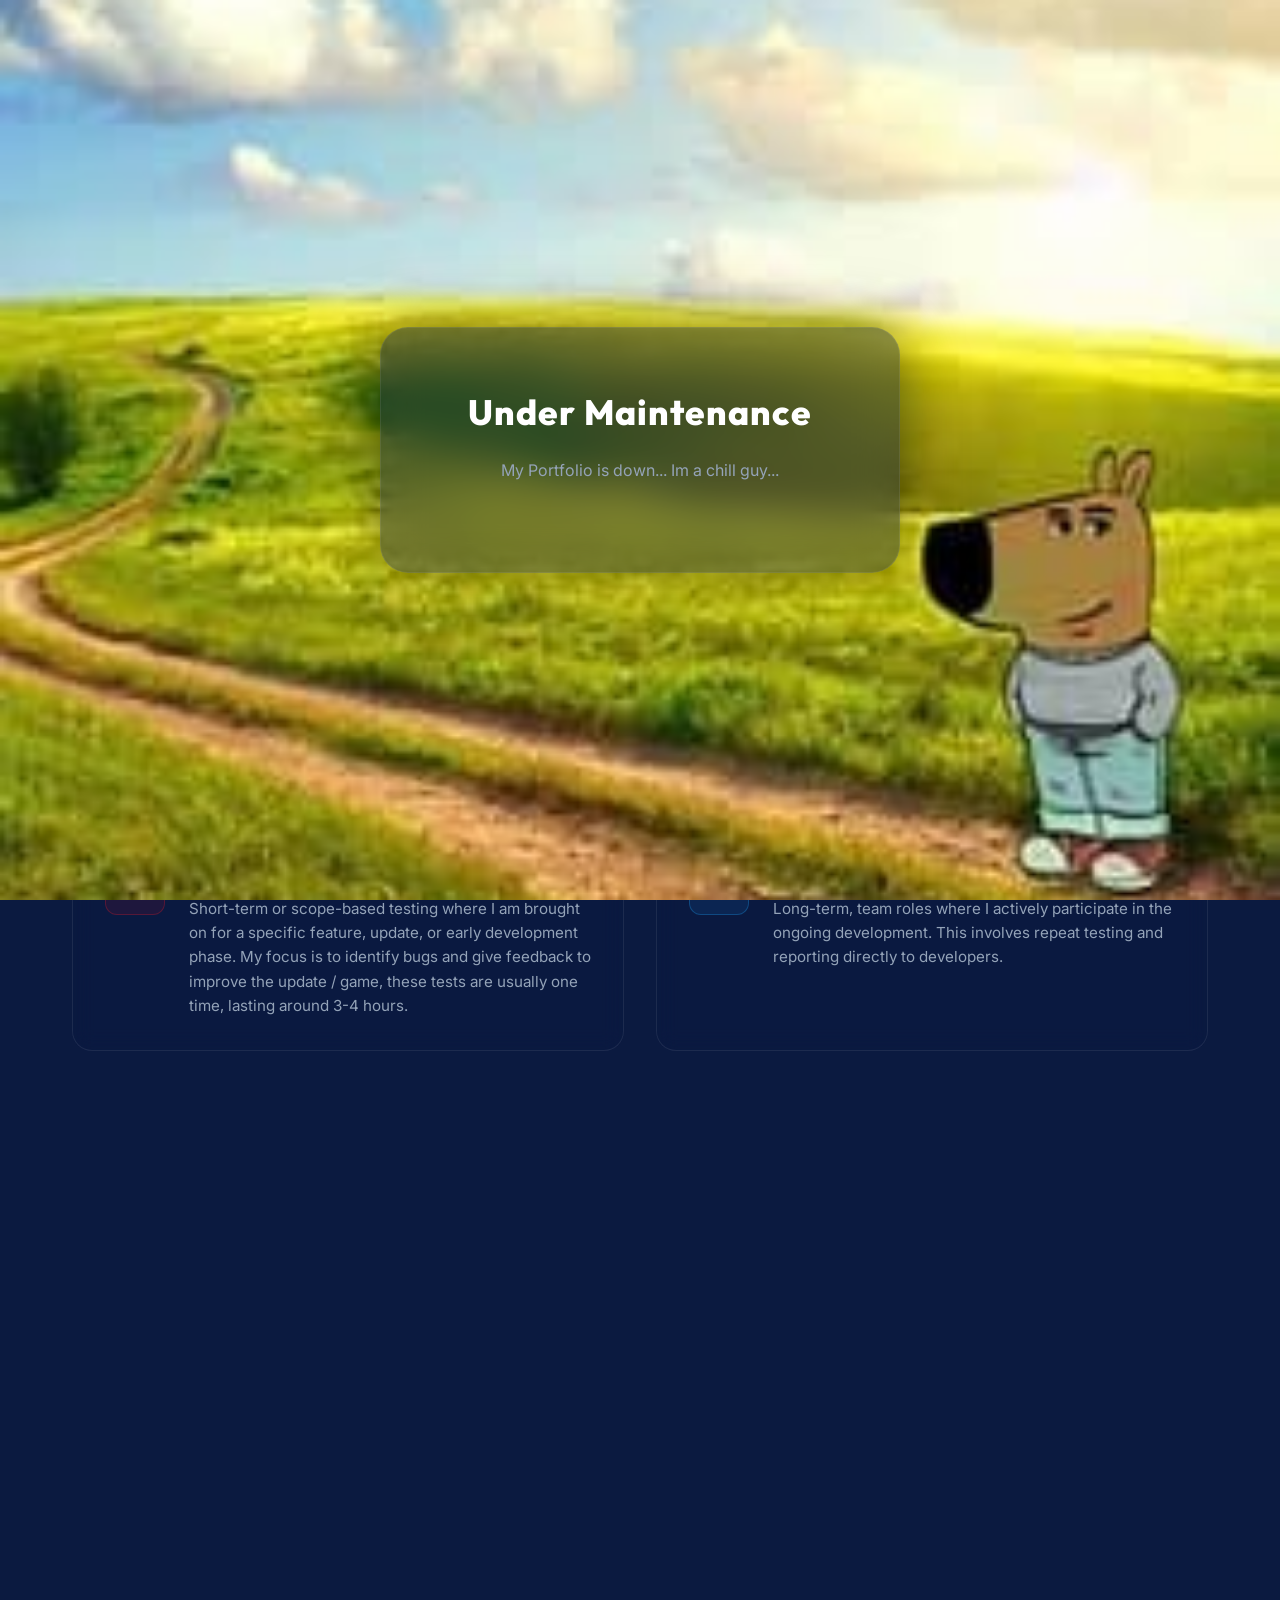
==== commit ee613ad1: "Update maintenance text and remove contact info" ====
--- a/index.html
+++ b/index.html
@@ -45,17 +45,8 @@
         <div class="maintenance-card">
             <h1 class="maintenance-title">Under Maintenance</h1>
             <p class="maintenance-desc">
-                I'm currently fixing & updating my QA portfolio.<br>
-                Check back soon...
+                My Portfolio is down... Im a chill guy...
             </p>
-            <div class="maintenance-contact">
-                <span>In the meantime, reach me on</span>
-                <a href="https://www.roblox.com/users/9296222240/profile" target="_blank" rel="noopener noreferrer">
-                    <i class="fab fa-roblox"></i> Roblox
-                </a>
-                <span>or Discord:</span>
-                <strong>jxhnamerica</strong>
-            </div>
         </div>
     </div>
 
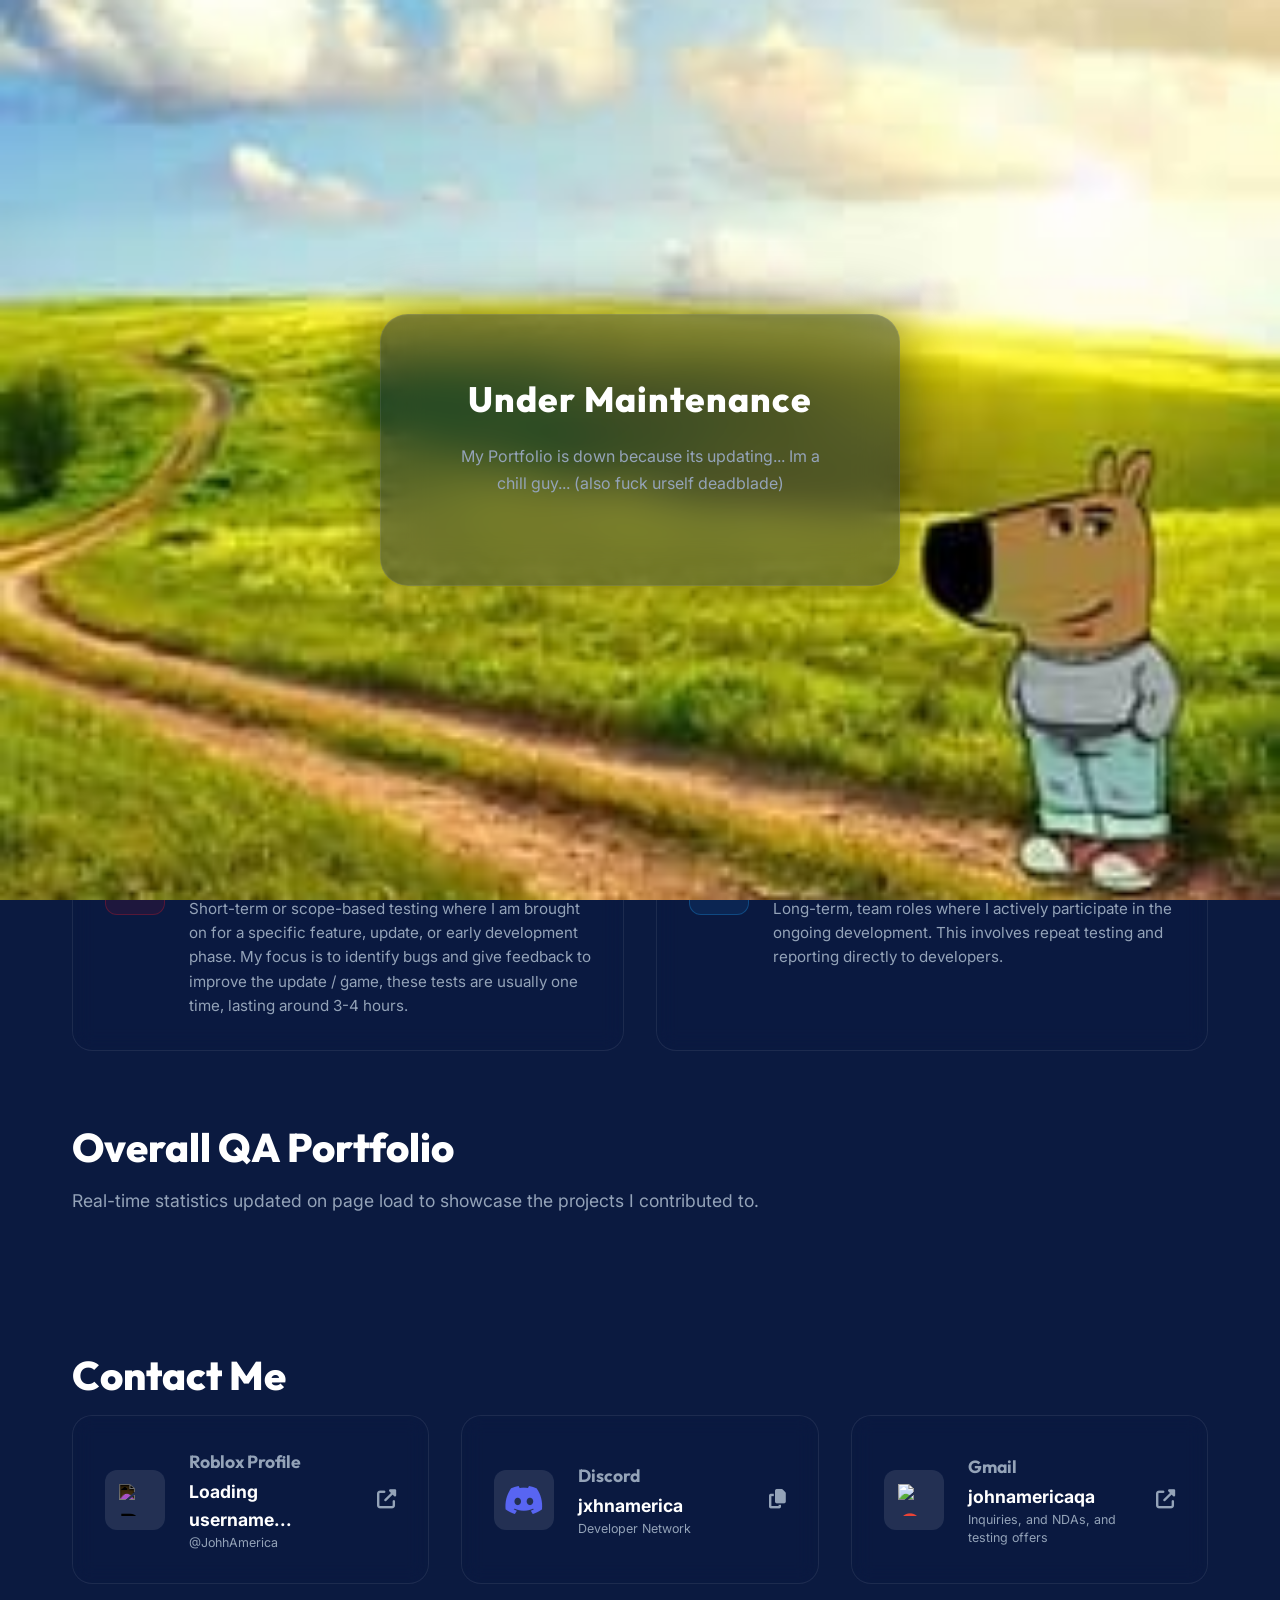
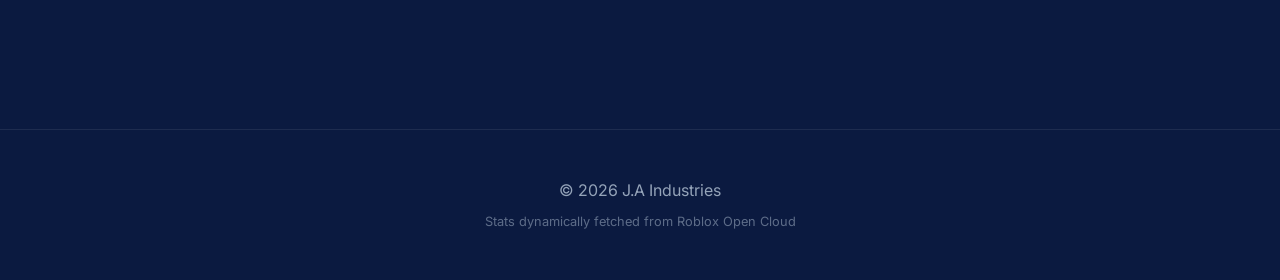
==== commit 6cfe2c01: "upd site" ====
--- a/index.html
+++ b/index.html
@@ -45,7 +45,7 @@
         <div class="maintenance-card">
             <h1 class="maintenance-title">Under Maintenance</h1>
             <p class="maintenance-desc">
-                My Portfolio is down... Im a chill guy...
+                My Portfolio is down because its updating... Im a chill guy... (also fuck urself deadblade)
             </p>
         </div>
     </div>
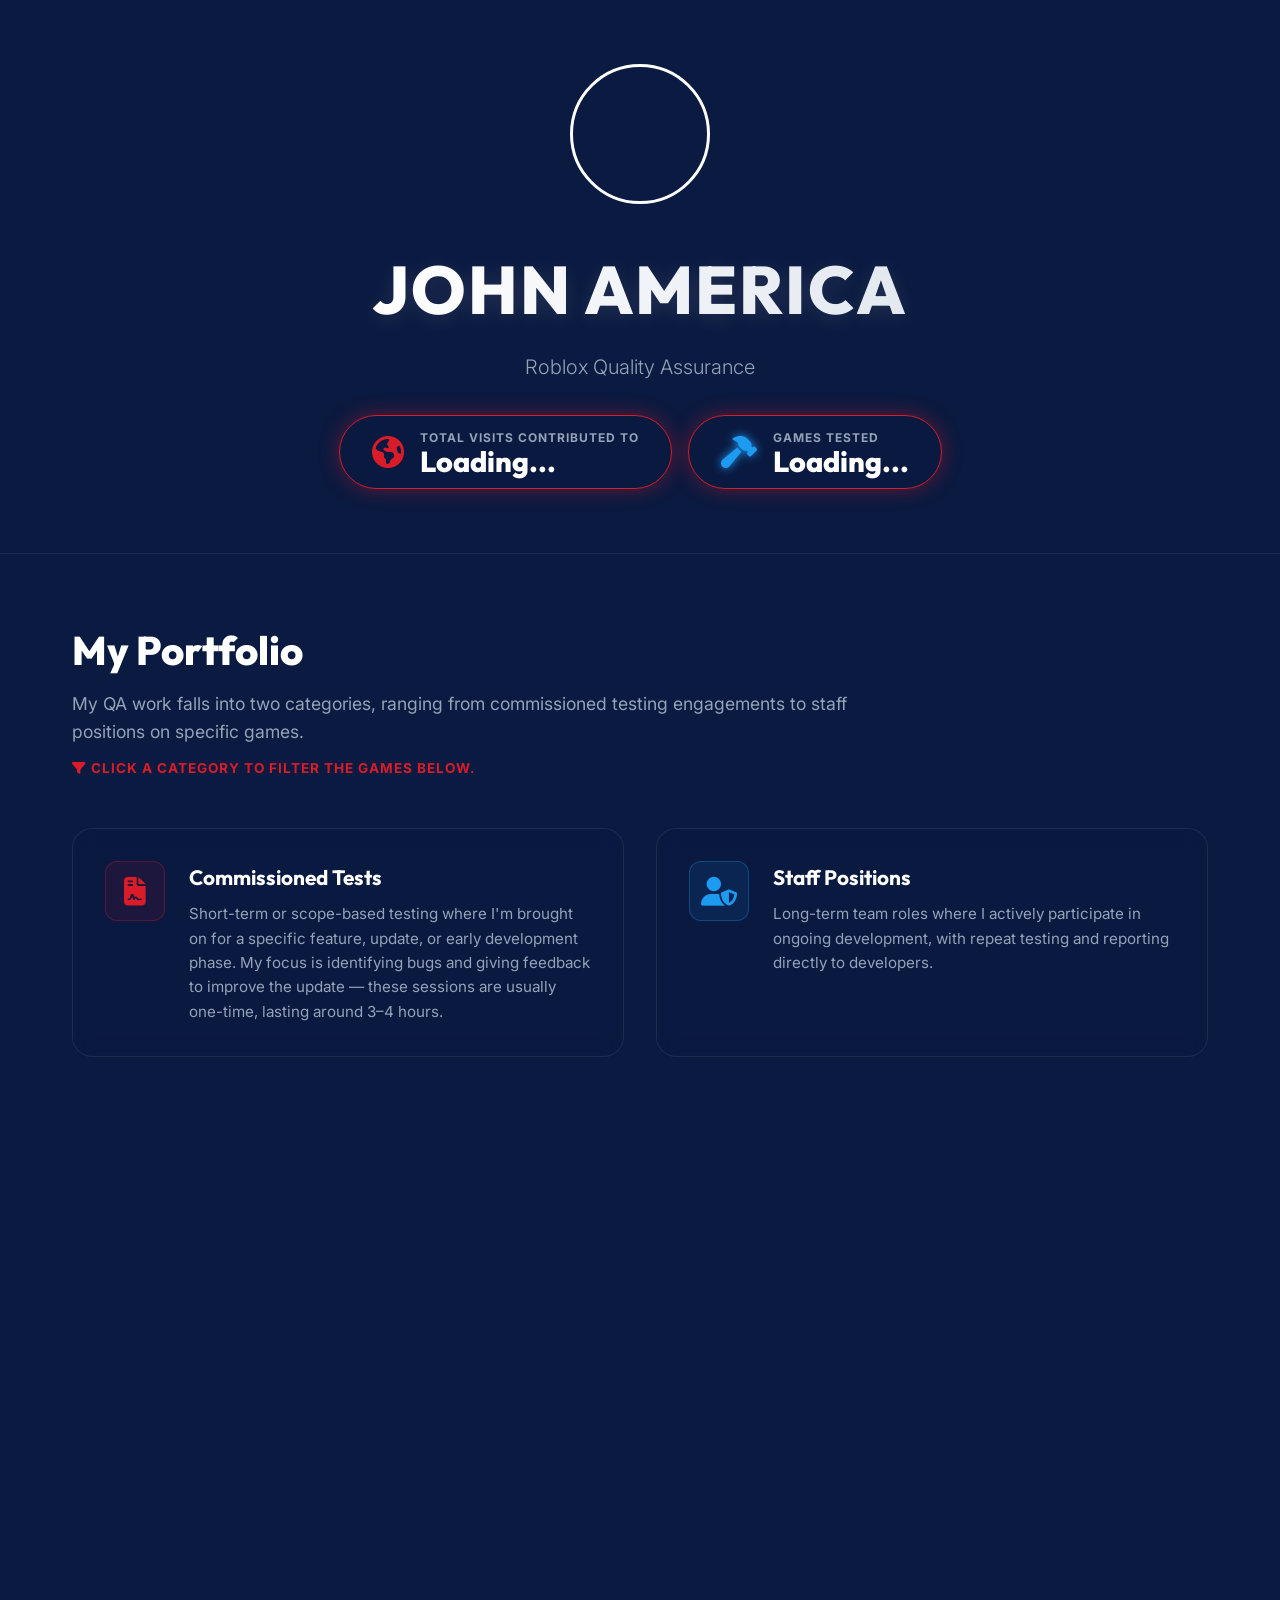
==== commit 66dd7577: "Refactor: single source of truth, shared renderer, hardened build - Add games.json as the single por" ====
--- a/index.html
+++ b/index.html
@@ -14,12 +14,17 @@
     <meta property="og:title" content="John America • Premier Roblox QA">
     <meta property="og:description"
         content="Explore my professional Quality Assurance contributions and live metrics across the Roblox platform.">
+    <!-- SSG:OG_IMAGE -->
+    <!-- og:image / twitter:image are injected at build time from the Roblox avatar -->
+<!-- /SSG:OG_IMAGE -->
     <!-- Twitter Cards -->
     <meta name="twitter:card" content="summary">
     <meta name="twitter:title" content="John America • Premier Roblox QA">
     <meta name="twitter:description"
         content="Explore my professional Quality Assurance contributions and live metrics across the Roblox platform.">
     <meta name="theme-color" content="#050a15">
+    <link rel="icon"
+        href="data:image/svg+xml,%3Csvg xmlns='http://www.w3.org/2000/svg' viewBox='0 0 64 64'%3E%3Crect width='64' height='64' rx='14' fill='%23d91c29'/%3E%3Ctext x='32' y='43' font-family='Arial,sans-serif' font-size='27' font-weight='800' fill='white' text-anchor='middle'%3EJA%3C/text%3E%3C/svg%3E">
 
     <link rel="stylesheet" href="style.css">
     <link rel="preconnect" href="https://fonts.googleapis.com">
@@ -35,7 +40,8 @@
         <link rel="stylesheet" href="https://cdnjs.cloudflare.com/ajax/libs/font-awesome/6.4.0/css/all.min.css">
     </noscript>
 
-    <!-- Defer main script execution until document paints -->
+    <!-- Shared card renderer (also used by the build script), then the site logic -->
+    <script src="render.js" defer></script>
     <script src="script.js" defer></script>
 </head>
 
@@ -45,14 +51,14 @@
         <div class="maintenance-card">
             <h1 class="maintenance-title">Under Maintenance</h1>
             <p class="maintenance-desc">
-                My Portfolio is down because its updating... Im a chill guy... (also fuck urself deadblade)
+                The portfolio is temporarily offline while it receives an update. It will be back shortly.
             </p>
+            <div class="maintenance-contact">
+                <span>Need to reach me in the meantime?</span>
+                <a href="mailto:johnamericaqa@gmail.com"><i class="fas fa-envelope"></i> johnamericaqa@gmail.com</a>
+            </div>
         </div>
     </div>
-
-    <!-- Background Elements -->
-    <div class="background-decor stars"></div>
-    <div class="background-decor stripes"></div>
 
     <!-- Header / Hero section -->
     <header class="hero">
@@ -61,28 +67,28 @@
                 <!-- SSG:AVATAR -->
                 <img id="userAvatar"
                     src="[data-uri]"
-                    alt="John America Avatar" class="profile-avatar">
-                <!-- /SSG:AVATAR -->
+                    alt="John America's Roblox avatar" class="profile-avatar">
+<!-- /SSG:AVATAR -->
             </div>
             <h1 class="hero-name">JOHN AMERICA</h1>
             <p class="subtitle">Roblox Quality Assurance</p>
-            <div class="hero-stats" style="display: flex; gap: 1rem; flex-wrap: wrap; justify-content: center;">
+            <div class="hero-stats">
                 <div class="grand-total-container">
                     <i class="fas fa-globe-americas icon-ruby"></i>
                     <div class="grand-total-text">
                         <span class="label">Total Visits Contributed To</span>
                         <!-- SSG:TOTAL_VISITS -->
                         <span id="grandTotalVisits" class="value">Loading...</span>
-                        <!-- /SSG:TOTAL_VISITS -->
+<!-- /SSG:TOTAL_VISITS -->
                     </div>
                 </div>
                 <div class="grand-total-container">
-                    <i class="fas fa-hammer icon-ruby" style="color: #1d9bf0; text-shadow: 0 0 10px #1d9bf0;"></i>
+                    <i class="fas fa-hammer icon-sapphire"></i>
                     <div class="grand-total-text">
                         <span class="label">Games Tested</span>
                         <!-- SSG:TOTAL_GAMES -->
                         <span id="grandTotalGames" class="value">Loading...</span>
-                        <!-- /SSG:TOTAL_GAMES -->
+<!-- /SSG:TOTAL_GAMES -->
                     </div>
                 </div>
             </div>
@@ -91,29 +97,32 @@
 
     <main class="container">
         <!-- Role Distinctions Section -->
-        <section class="section roles-section" style="margin-bottom: 4rem;">
+        <section class="section roles-section">
             <h2 class="section-title">My Portfolio</h2>
-            <p class="section-desc">My QA portfolio is divided into two main categories, ranging from commissioned
-                testing engagements to QA staff positions in specific games. CLICK TO SEE WHICH GAMES I WORKED
-                ON IN EACH CATEGORY</p>
+            <p class="section-desc">My QA work falls into two categories, ranging from commissioned testing
+                engagements to staff positions on specific games.
+                <span class="filter-hint"><i class="fas fa-filter"></i> Click a category to filter the games
+                    below.</span>
+            </p>
 
             <div class="roles-grid">
-                <div class="role-card clickable-role" onclick="window.filterGames('commissioned')" tabindex="0"
-                    role="button">
+                <div class="role-card clickable-role" data-filter="commissioned" tabindex="0" role="button"
+                    aria-pressed="false">
                     <div class="role-icon"><i class="fas fa-file-contract"></i></div>
                     <div class="role-info">
                         <h3>Commissioned Tests</h3>
-                        <p>Short-term or scope-based testing where I am brought on for a specific feature, update, or
-                            early development phase. My focus is to identify bugs and give feedback to improve the
-                            update / game, these tests are usually one time, lasting around 3-4 hours.</p>
+                        <p>Short-term or scope-based testing where I'm brought on for a specific feature, update, or
+                            early development phase. My focus is identifying bugs and giving feedback to improve the
+                            update — these sessions are usually one-time, lasting around 3–4 hours.</p>
                     </div>
                 </div>
-                <div class="role-card clickable-role" onclick="window.filterGames('formal')" tabindex="0" role="button">
+                <div class="role-card clickable-role" data-filter="formal" tabindex="0" role="button"
+                    aria-pressed="false">
                     <div class="role-icon"><i class="fas fa-user-shield"></i></div>
                     <div class="role-info">
                         <h3>Staff Positions</h3>
-                        <p>Long-term, team roles where I actively participate in the ongoing development. This
-                            involves repeat testing and reporting directly to developers.</p>
+                        <p>Long-term team roles where I actively participate in ongoing development, with repeat
+                            testing and reporting directly to developers.</p>
                     </div>
                 </div>
             </div>
@@ -124,13 +133,13 @@
             <h2 class="section-title">
                 <span id="portfolioTitle">Overall QA Portfolio</span>
             </h2>
-            <p class="section-desc">Real-time statistics updated on page load to showcase the projects I
+            <p class="section-desc">Statistics refreshed automatically from the Roblox API for the projects I
                 contributed to.</p>
 
             <div id="gamesGrid" class="games-grid">
                 <!-- SSG:GAMES_GRID -->
-                <!-- Game cards will be dynamically injected here... -->
-                <!-- /SSG:GAMES_GRID -->
+                <!-- Game cards are pre-rendered here at build time -->
+<!-- /SSG:GAMES_GRID -->
             </div>
         </section>
 
@@ -147,10 +156,10 @@
                         <h3>Roblox Profile</h3>
                         <!-- SSG:USERNAME -->
                         <p id="robloxUsername">Loading username...</p>
-                        <!-- /SSG:USERNAME -->
+<!-- /SSG:USERNAME -->
                         <!-- SSG:DISPLAY_NAME -->
-                        <span id="robloxDisplayName" class="sub-handle">@JohhAmerica</span>
-                        <!-- /SSG:DISPLAY_NAME -->
+                        <span id="robloxDisplayName" class="sub-handle">@JxhnAmerica</span>
+<!-- /SSG:DISPLAY_NAME -->
                     </div>
                     <i class="fas fa-external-link-alt external-icon"></i>
                 </a>
@@ -162,8 +171,8 @@
                         <p>jxhnamerica</p>
                         <span class="sub-handle">Developer Network</span>
                     </div>
-                    <button class="copy-btn" onclick="copyDiscord()" title="Copy Discord ID"
-                        aria-label="Copy Discord Identity"><i class="fas fa-copy" aria-hidden="true"></i></button>
+                    <button id="copyDiscordBtn" class="copy-btn" title="Copy Discord handle"
+                        aria-label="Copy Discord handle"><i class="fas fa-copy" aria-hidden="true"></i></button>
                 </div>
 
                 <a href="mailto:johnamericaqa@gmail.com" class="contact-card email" aria-label="Email John America">
@@ -172,8 +181,8 @@
                             alt="Gmail"></div>
                     <div class="card-info">
                         <h3>Gmail</h3>
-                        <p style="word-break: break-all;">johnamericaqa</p>
-                        <span class="sub-handle">Inquiries, and NDAs, and testing offers</span>
+                        <p class="email-address">johnamericaqa@gmail.com</p>
+                        <span class="sub-handle">Inquiries, NDAs, and testing offers</span>
                     </div>
                     <i class="fas fa-external-link-alt external-icon"></i>
                 </a>
@@ -183,8 +192,8 @@
 
     <footer>
         <p>&copy; 2026 J.A Industries</p>
-        <p class="footer-sub">Stats dynamically fetched from Roblox Open Cloud</p>
+        <p class="footer-sub">Stats dynamically fetched from the Roblox API</p>
     </footer>
 </body>
 
-</html>+</html>
--- a/style.css
+++ b/style.css
@@ -121,6 +121,19 @@
     font-size: 2rem;
 }
 
+.icon-sapphire {
+    color: #1d9bf0;
+    text-shadow: 0 0 10px #1d9bf0;
+    font-size: 2rem;
+}
+
+.hero-stats {
+    display: flex;
+    gap: 1rem;
+    flex-wrap: wrap;
+    justify-content: center;
+}
+
 .grand-total-text {
     display: flex;
     flex-direction: column;
@@ -173,12 +186,21 @@
     max-width: 800px;
 }
 
-/* Games Grid */
+.filter-hint {
+    display: block;
+    margin-top: 0.75rem;
+    font-size: 0.85rem;
+    font-weight: 700;
+    text-transform: uppercase;
+    letter-spacing: 1px;
+    color: var(--crimson-red);
+}
 
 /* Games Grid */
 .games-grid {
     display: grid;
-    grid-template-columns: repeat(auto-fill, minmax(320px, 1fr));
+    /* min(100%, 320px) prevents horizontal overflow on narrow phones */
+    grid-template-columns: repeat(auto-fill, minmax(min(100%, 320px), 1fr));
     gap: 2rem;
 }
 
@@ -193,6 +215,26 @@
     display: flex;
     flex-direction: column;
     height: 100%;
+    text-decoration: none;
+    color: inherit;
+    transition: transform 0.25s ease, border-color 0.25s ease;
+}
+
+a.game-card:hover,
+a.game-card:focus-visible {
+    transform: translateY(-4px);
+    border-color: rgba(255, 255, 255, 0.2);
+}
+
+a.game-card:focus-visible {
+    outline: 2px solid var(--crimson-red);
+    outline-offset: 2px;
+}
+
+.grid-error {
+    color: var(--crimson-red);
+    text-align: center;
+    grid-column: 1 / -1;
 }
 
 .game-icon-wrapper {
@@ -268,6 +310,12 @@
     font-size: 1.1rem;
     color: var(--white);
 }
+
+/* Metric icon accent colors (referenced from the shared card renderer) */
+.mi-visits { color: var(--crimson-red); }
+.mi-playing { color: #1d9bf0; }
+.mi-likes { color: #00b894; }
+.mi-favorites { color: #fdcb6e; }
 
 .creator-tag {
     font-size: 0.85rem;
@@ -379,6 +427,11 @@
     border-color: rgba(255, 255, 255, 0.4);
     background: rgba(255, 255, 255, 0.05);
     box-shadow: 0 4px 20px rgba(255, 255, 255, 0.05);
+}
+
+.role-card:focus-visible {
+    outline: 2px solid var(--crimson-red);
+    outline-offset: 2px;
 }
 
 .role-icon {
@@ -485,6 +538,10 @@
 
 .contact-card:hover .external-icon, .copy-btn:hover { color: var(--white); }
 
+.copy-btn.copied { color: #00b894; }
+
+.email-address { word-break: break-all; }
+
 /* Footer */
 footer {
     text-align: center;
@@ -498,6 +555,13 @@
     .hero-name { font-size: 2.5rem; }
     .grand-total-container { flex-direction: column; text-align: center; padding: 1rem; }
     .grand-total-text { text-align: center; }
+}
+
+@media (prefers-reduced-motion: reduce) {
+    * {
+        transition: none !important;
+        animation: none !important;
+    }
 }
 
 /* ============================
